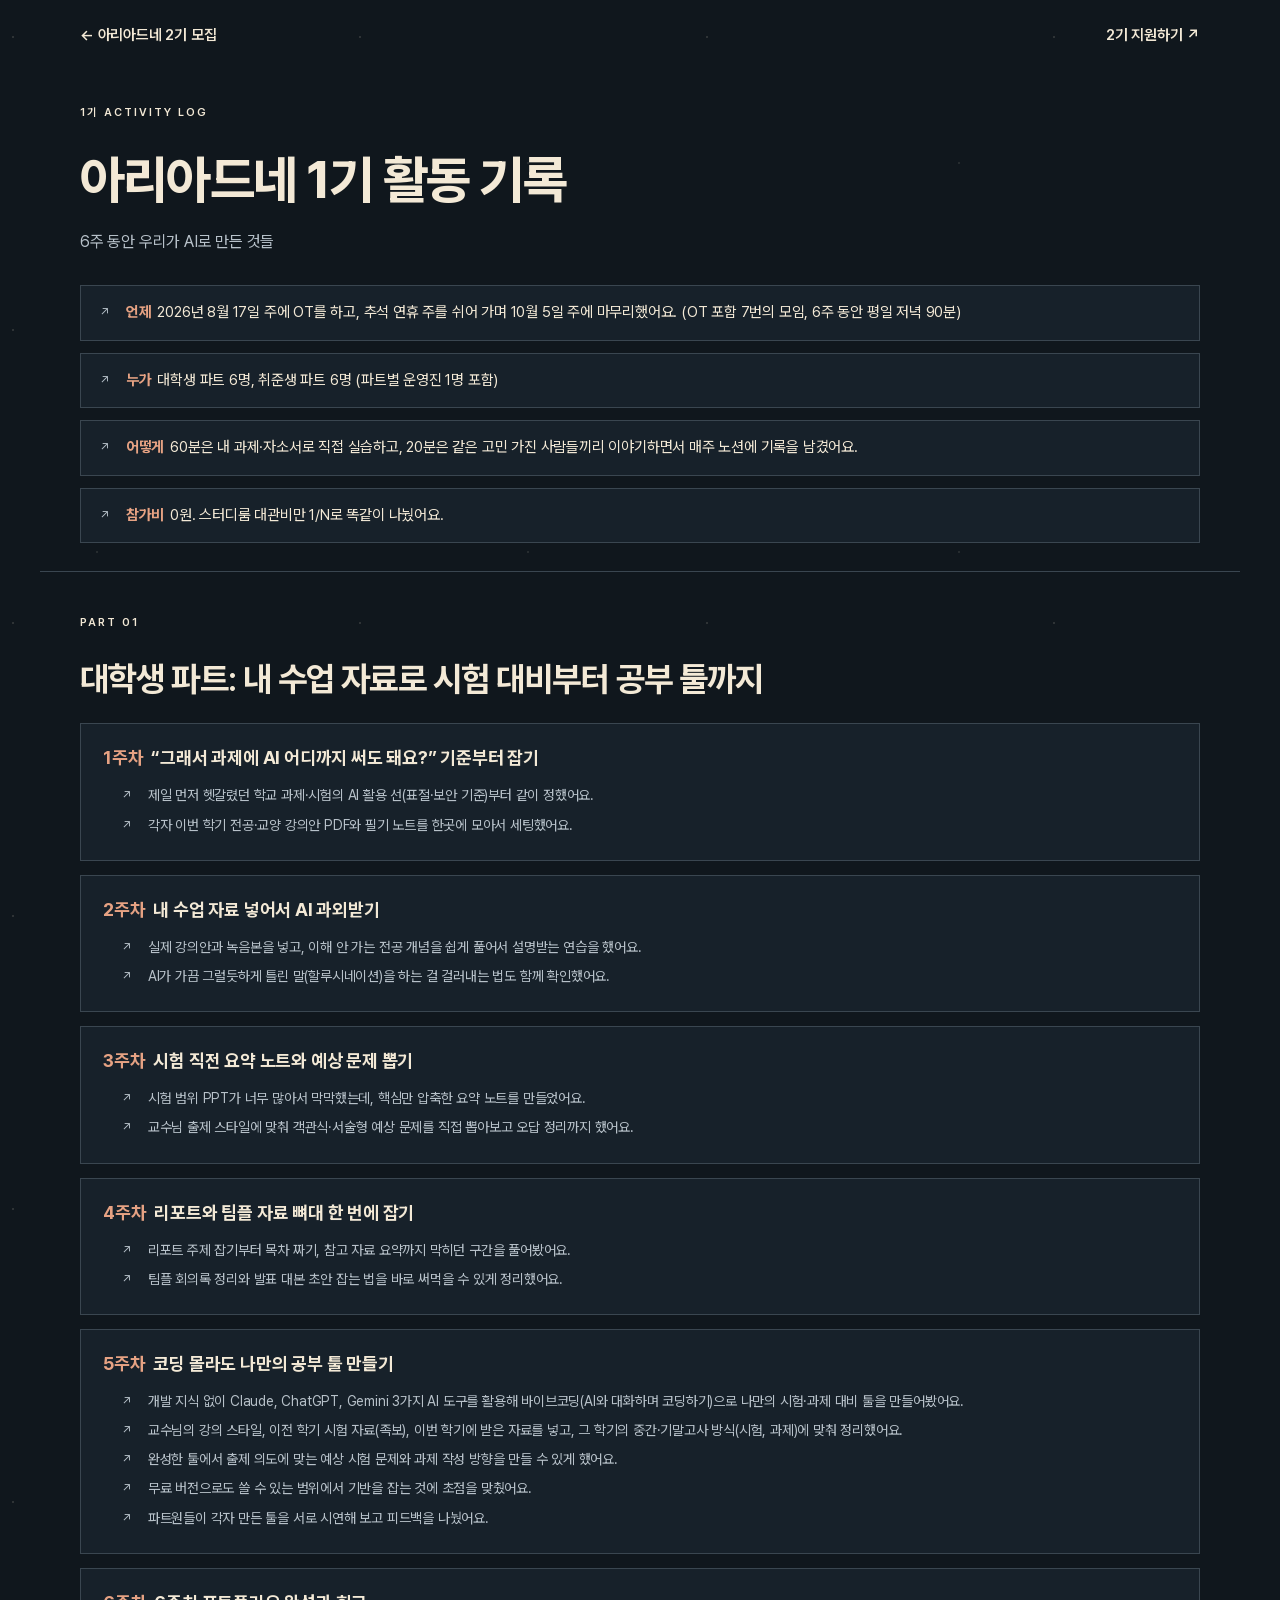
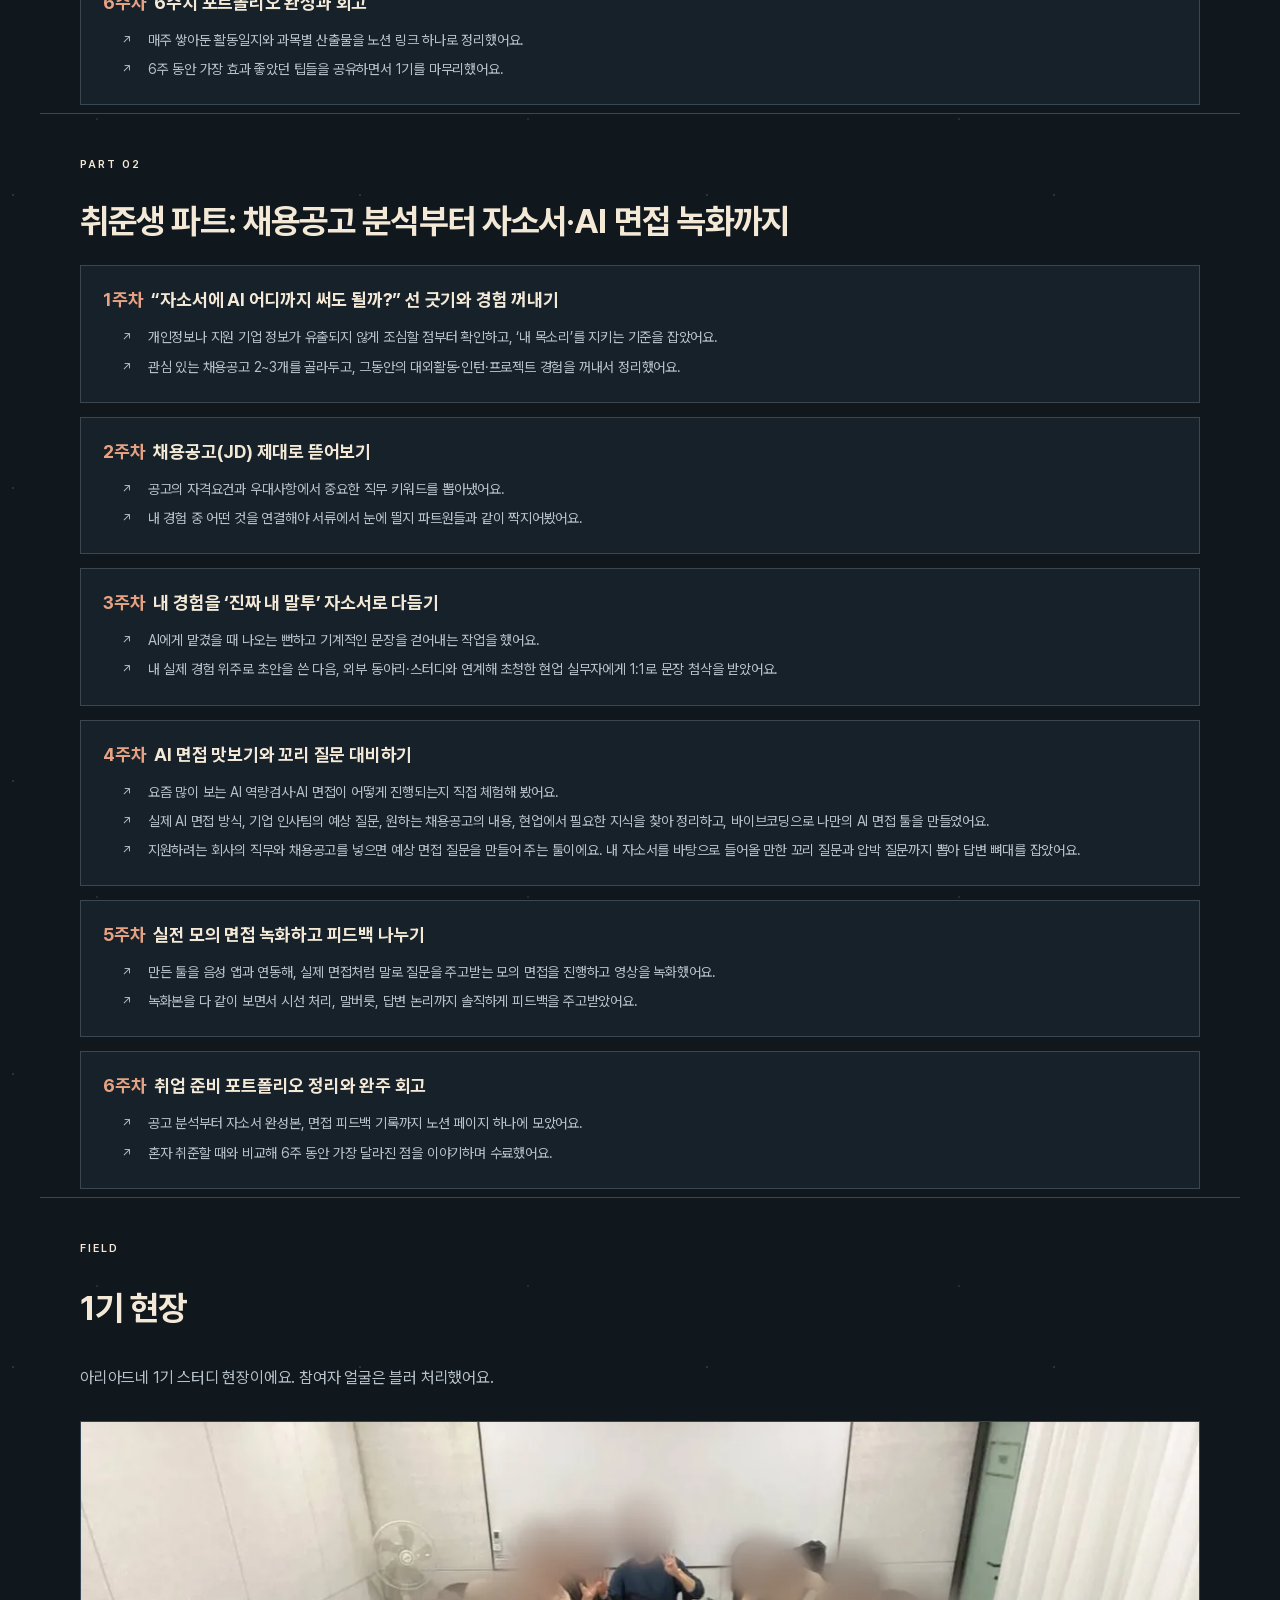
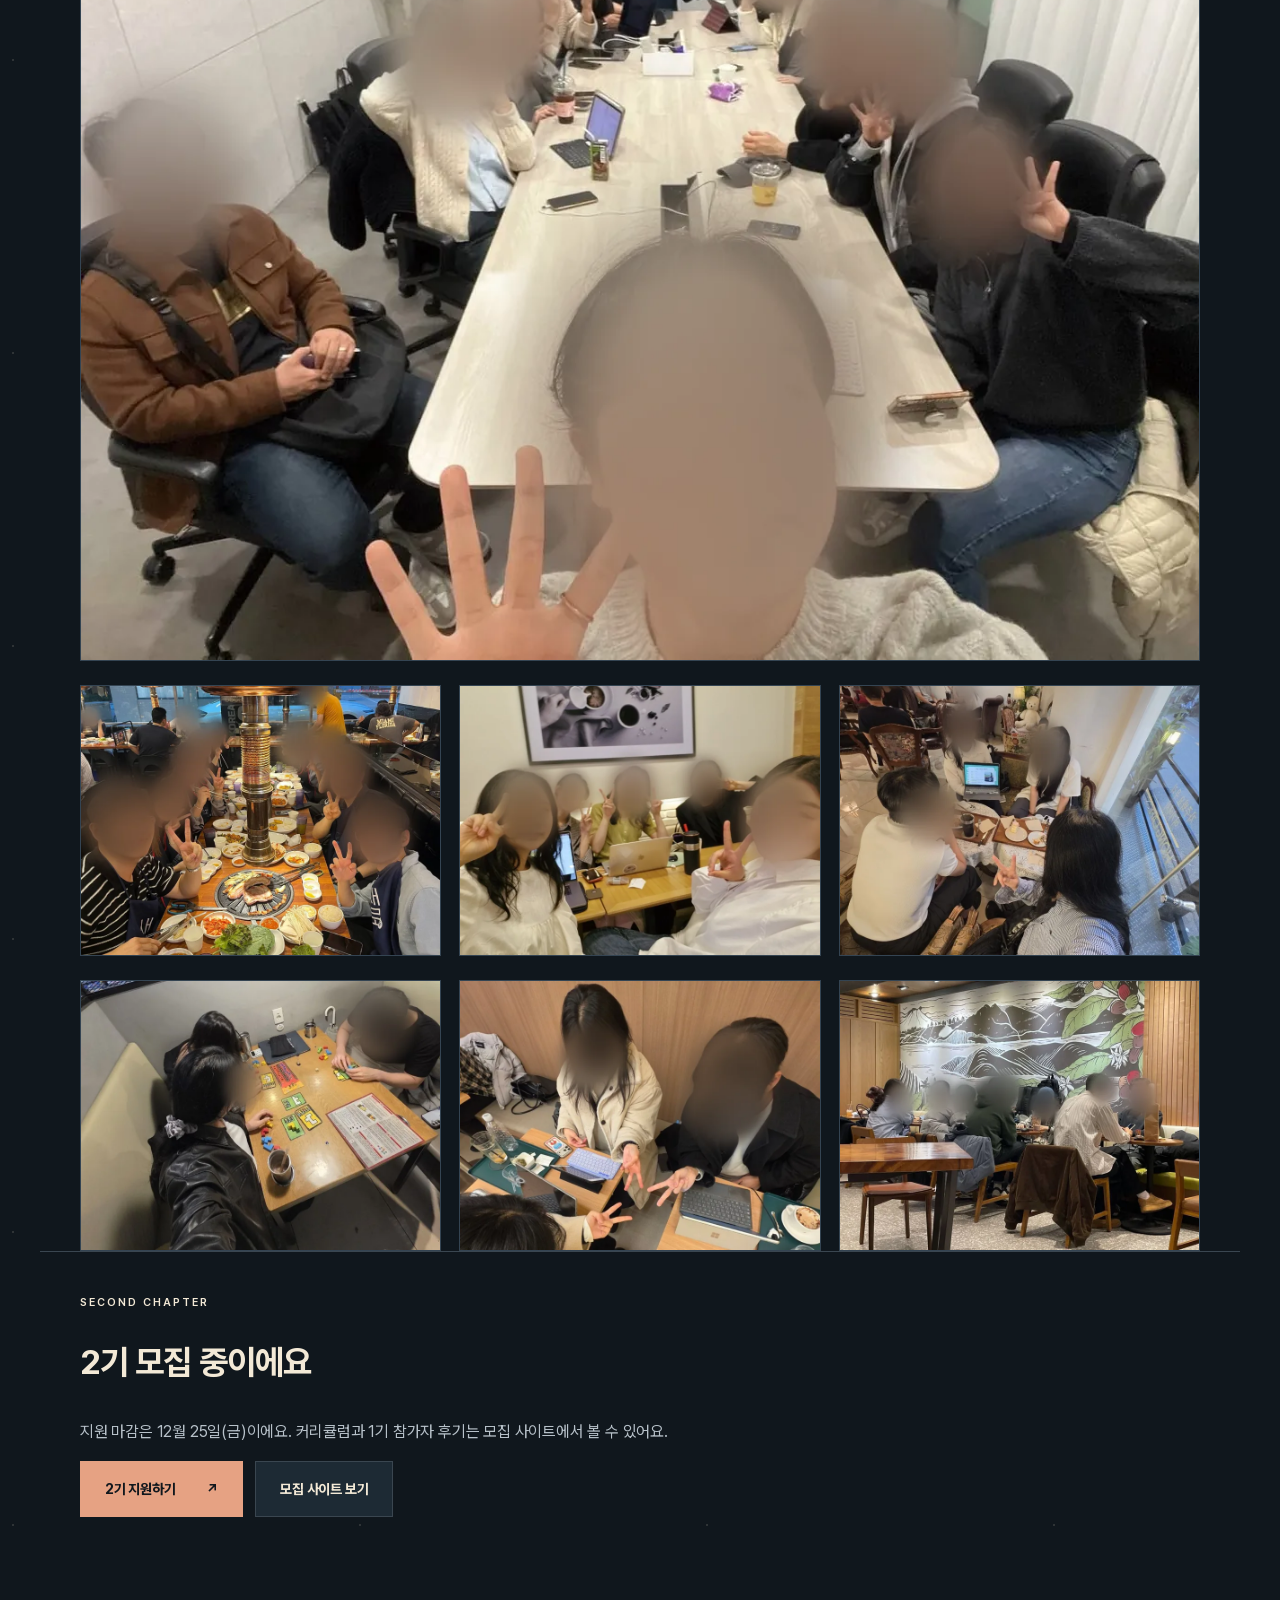
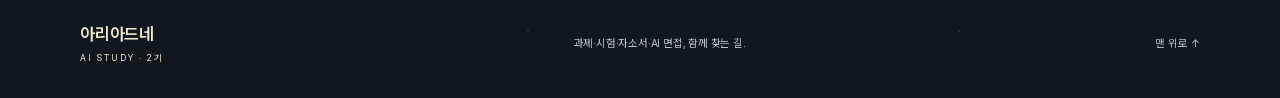
==== activity.html @ ce34308e "Add files via upload" ====
<!doctype html>
<html lang="ko">
<head>
<meta charset="utf-8">
<meta name="viewport" content="width=device-width, initial-scale=1">
<title>아리아드네 1기 활동 기록</title>
<meta name="description" content="아리아드네 1기가 6주 동안 AI로 만든 것들. 대학생·취준생 파트별 주차 활동을 정리했어요.">
<meta property="og:title" content="아리아드네 1기 활동 기록">
<meta property="og:description" content="6주 동안 우리가 AI로 만든 것들">
<meta property="og:type" content="website">
<meta property="og:url" content="https://ariadne-study.vercel.app/activity.html">
<meta property="og:image" content="https://ariadne-study.vercel.app/assets/ariadne-stars-og.png">
<link rel="icon" href="assets/constellation.svg">
<link rel="preload" href="fonts/PretendardVariable.woff2" as="font" type="font/woff2" crossorigin>
<link rel="stylesheet" href="style.css">
<link rel="stylesheet" href="night.css">
<link rel="stylesheet" href="activity.css">
</head>
<body>
<div class="wrap act-top"><a href="index.html">← 아리아드네 2기 모집</a><a href="https://smore.im/form/TpQe4mgxaH" target="_blank" rel="noopener noreferrer">2기 지원하기 ↗</a></div>
<main>
<section class="wrap act-hero">
  <p class="section-index">1기 ACTIVITY LOG</p>
  <h1>아리아드네 1기 활동 기록</h1>
  <p class="body-copy">6주 동안 우리가 AI로 만든 것들</p>
  <ul class="act-facts">
    <li><b>언제</b>2026년 8월 17일 주에 OT를 하고, 추석 연휴 주를 쉬어 가며 10월 5일 주에 마무리했어요. (OT 포함 7번의 모임, 6주 동안 평일 저녁 90분)</li>
    <li><b>누가</b>대학생 파트 6명, 취준생 파트 6명 (파트별 운영진 1명 포함)</li>
    <li><b>어떻게</b>60분은 내 과제·자소서로 직접 실습하고, 20분은 같은 고민 가진 사람들끼리 이야기하면서 매주 노션에 기록을 남겼어요.</li>
    <li><b>참가비</b>0원. 스터디룸 대관비만 1/N로 똑같이 나눴어요.</li>
  </ul>
</section>

<section class="wrap act-part" id="univ">
  <p class="section-index">PART 01</p>
  <h2>대학생 파트: 내 수업 자료로 시험 대비부터 공부 툴까지</h2>
  <div class="act-weeks">
    <article class="act-week"><h3><span>1주차</span>“그래서 과제에 AI 어디까지 써도 돼요?” 기준부터 잡기</h3><ul><li>제일 먼저 헷갈렸던 학교 과제·시험의 AI 활용 선(표절·보안 기준)부터 같이 정했어요.</li><li>각자 이번 학기 전공·교양 강의안 PDF와 필기 노트를 한곳에 모아서 세팅했어요.</li></ul></article>
    <article class="act-week"><h3><span>2주차</span>내 수업 자료 넣어서 AI 과외받기</h3><ul><li>실제 강의안과 녹음본을 넣고, 이해 안 가는 전공 개념을 쉽게 풀어서 설명받는 연습을 했어요.</li><li>AI가 가끔 그럴듯하게 틀린 말(할루시네이션)을 하는 걸 걸러내는 법도 함께 확인했어요.</li></ul></article>
    <article class="act-week"><h3><span>3주차</span>시험 직전 요약 노트와 예상 문제 뽑기</h3><ul><li>시험 범위 PPT가 너무 많아서 막막했는데, 핵심만 압축한 요약 노트를 만들었어요.</li><li>교수님 출제 스타일에 맞춰 객관식·서술형 예상 문제를 직접 뽑아보고 오답 정리까지 했어요.</li></ul></article>
    <article class="act-week"><h3><span>4주차</span>리포트와 팀플 자료 뼈대 한 번에 잡기</h3><ul><li>리포트 주제 잡기부터 목차 짜기, 참고 자료 요약까지 막히던 구간을 풀어봤어요.</li><li>팀플 회의록 정리와 발표 대본 초안 잡는 법을 바로 써먹을 수 있게 정리했어요.</li></ul></article>
    <article class="act-week"><h3><span>5주차</span>코딩 몰라도 나만의 공부 툴 만들기</h3><ul><li>개발 지식 없이 Claude, ChatGPT, Gemini 3가지 AI 도구를 활용해 바이브코딩(AI와 대화하며 코딩하기)으로 나만의 시험·과제 대비 툴을 만들어봤어요.</li><li>교수님의 강의 스타일, 이전 학기 시험 자료(족보), 이번 학기에 받은 자료를 넣고, 그 학기의 중간·기말고사 방식(시험, 과제)에 맞춰 정리했어요.</li><li>완성한 툴에서 출제 의도에 맞는 예상 시험 문제와 과제 작성 방향을 만들 수 있게 했어요.</li><li>무료 버전으로도 쓸 수 있는 범위에서 기반을 잡는 것에 초점을 맞췄어요.</li><li>파트원들이 각자 만든 툴을 서로 시연해 보고 피드백을 나눴어요.</li></ul></article>
    <article class="act-week"><h3><span>6주차</span>6주치 포트폴리오 완성과 회고</h3><ul><li>매주 쌓아둔 활동일지와 과목별 산출물을 노션 링크 하나로 정리했어요.</li><li>6주 동안 가장 효과 좋았던 팁들을 공유하면서 1기를 마무리했어요.</li></ul></article>
  </div>
</section>

<section class="wrap act-part" id="job">
  <p class="section-index">PART 02</p>
  <h2>취준생 파트: 채용공고 분석부터 자소서·AI 면접 녹화까지</h2>
  <div class="act-weeks">
    <article class="act-week"><h3><span>1주차</span>“자소서에 AI 어디까지 써도 될까?” 선 긋기와 경험 꺼내기</h3><ul><li>개인정보나 지원 기업 정보가 유출되지 않게 조심할 점부터 확인하고, ‘내 목소리’를 지키는 기준을 잡았어요.</li><li>관심 있는 채용공고 2~3개를 골라두고, 그동안의 대외활동·인턴·프로젝트 경험을 꺼내서 정리했어요.</li></ul></article>
    <article class="act-week"><h3><span>2주차</span>채용공고(JD) 제대로 뜯어보기</h3><ul><li>공고의 자격요건과 우대사항에서 중요한 직무 키워드를 뽑아냈어요.</li><li>내 경험 중 어떤 것을 연결해야 서류에서 눈에 띌지 파트원들과 같이 짝지어봤어요.</li></ul></article>
    <article class="act-week"><h3><span>3주차</span>내 경험을 ‘진짜 내 말투’ 자소서로 다듬기</h3><ul><li>AI에게 맡겼을 때 나오는 뻔하고 기계적인 문장을 걷어내는 작업을 했어요.</li><li>내 실제 경험 위주로 초안을 쓴 다음, 외부 동아리·스터디와 연계해 초청한 현업 실무자에게 1:1로 문장 첨삭을 받았어요.</li></ul></article>
    <article class="act-week"><h3><span>4주차</span>AI 면접 맛보기와 꼬리 질문 대비하기</h3><ul><li>요즘 많이 보는 AI 역량검사·AI 면접이 어떻게 진행되는지 직접 체험해 봤어요.</li><li>실제 AI 면접 방식, 기업 인사팀의 예상 질문, 원하는 채용공고의 내용, 현업에서 필요한 지식을 찾아 정리하고, 바이브코딩으로 나만의 AI 면접 툴을 만들었어요.</li><li>지원하려는 회사의 직무와 채용공고를 넣으면 예상 면접 질문을 만들어 주는 툴이에요. 내 자소서를 바탕으로 들어올 만한 꼬리 질문과 압박 질문까지 뽑아 답변 뼈대를 잡았어요.</li></ul></article>
    <article class="act-week"><h3><span>5주차</span>실전 모의 면접 녹화하고 피드백 나누기</h3><ul><li>만든 툴을 음성 앱과 연동해, 실제 면접처럼 말로 질문을 주고받는 모의 면접을 진행하고 영상을 녹화했어요.</li><li>녹화본을 다 같이 보면서 시선 처리, 말버릇, 답변 논리까지 솔직하게 피드백을 주고받았어요.</li></ul></article>
    <article class="act-week"><h3><span>6주차</span>취업 준비 포트폴리오 정리와 완주 회고</h3><ul><li>공고 분석부터 자소서 완성본, 면접 피드백 기록까지 노션 페이지 하나에 모았어요.</li><li>혼자 취준할 때와 비교해 6주 동안 가장 달라진 점을 이야기하며 수료했어요.</li></ul></article>
  </div>
</section>

<section class="wrap act-photos" id="photos">
  <p class="section-index">FIELD</p>
  <h2>1기 현장</h2>
  <p class="body-copy" style="margin:12px 0 28px">아리아드네 1기 스터디 현장이에요. 참여자 얼굴은 블러 처리했어요.</p>
  <div class="field-gallery">
    <figure><img src="assets/field/activity_01.webp" width="1200" height="900" decoding="async" alt="아리아드네 1기 스터디 현장 사진"></figure>
    <figure><img src="assets/field/activity_03.webp" width="800" height="600" loading="lazy" decoding="async" alt="아리아드네 1기 스터디 현장 사진"></figure>
    <figure><img src="assets/field/activity_04.webp" width="800" height="600" loading="lazy" decoding="async" alt="아리아드네 1기 스터디 현장 사진"></figure>
    <figure><img src="assets/field/activity_05.webp" width="800" height="600" loading="lazy" decoding="async" alt="아리아드네 1기 스터디 현장 사진"></figure>
    <figure><img src="assets/field/activity_06.webp" width="800" height="600" loading="lazy" decoding="async" alt="아리아드네 1기 스터디 현장 사진"></figure>
    <figure><img src="assets/field/activity_07.webp" width="800" height="600" loading="lazy" decoding="async" alt="아리아드네 1기 스터디 현장 사진"></figure>
    <figure><img src="assets/field/activity_08.webp" width="800" height="600" loading="lazy" decoding="async" alt="아리아드네 1기 스터디 현장 사진"></figure>
  </div>
</section>

<section class="wrap act-cta">
  <p class="section-index">SECOND CHAPTER</p>
  <h2>2기 모집 중이에요</h2>
  <p class="body-copy" style="margin:12px 0 0">지원 마감은 12월 25일(금)이에요. 커리큘럼과 1기 참가자 후기는 모집 사이트에서 볼 수 있어요.</p>
  <a class="button" href="https://smore.im/form/TpQe4mgxaH" target="_blank" rel="noopener noreferrer">2기 지원하기 <span>↗</span></a>
  <a class="button light" href="index.html" style="margin-left:8px">모집 사이트 보기</a>
</section>
</main>
<footer class="wrap"><a class="footer-brand" href="index.html">아리아드네 <span>AI STUDY · 2기</span></a><p>과제·시험·자소서·AI 면접, 함께 찾는 길.</p><a href="#">맨 위로 ↑</a></footer>
</body>
</html>
---- style.css ----
@font-face{font-family:'Pretendard';font-style:normal;font-weight:100 900;font-display:swap;src:url('./fonts/PretendardVariable.woff2') format('woff2')}
:root{--paper:#f4f1e8;--ink:#272f29;--muted:#6c7067;--line:#d4d5c9;--accent:#b34e35;--green:#e5e9dc}*{box-sizing:border-box}html{scroll-behavior:smooth;scroll-padding-top:100px}body{margin:0;background:var(--paper);color:var(--ink);font-family:'Pretendard','Apple SD Gothic Neo','Malgun Gothic',sans-serif;word-break:keep-all;-webkit-font-smoothing:antialiased}a{color:inherit;text-decoration:none}button{font:inherit;cursor:pointer}a:focus-visible,button:focus-visible{outline:3px solid var(--accent);outline-offset:6px}::selection{background:#e6c5af}.wrap{max-width:1200px;margin:auto;padding-left:40px;padding-right:40px}header{height:100px;max-width:1360px;padding:0 48px;margin:auto;display:flex;align-items:center;justify-content:space-between;border-bottom:1px solid var(--line)}.brand{display:flex;gap:10px;align-items:center;font-size:20px;font-weight:700}.brand svg{width:34px;stroke:var(--accent);fill:none;stroke-width:2}.brand small{display:block;font-size:9px;letter-spacing:2px;margin-top:5px;font-weight:400}nav{display:flex;gap:34px;font-size:13px}nav a:hover,.text-link:hover{color:var(--accent)}.header-apply{font-size:13px;border-bottom:1px solid var(--ink);padding:10px 0}.header-apply span{margin-left:24px}.hero{min-height:710px;display:grid;grid-template-columns:1.12fr 1fr;gap:36px;align-items:center;padding-top:80px;padding-bottom:70px}.eyebrow,.section-index{font-size:11px;letter-spacing:2px;font-weight:600;margin:0 0 28px}.hero .eyebrow{letter-spacing:1px;font-size:13px}.dot{display:inline-block;width:6px;height:6px;background:var(--accent);border-radius:50%;margin-right:8px}h1{font-size:52px;line-height:1.35;letter-spacing:-1.8px;font-weight:750;margin:0 0 28px}em{font-style:normal;color:var(--accent)}.hero-sub{font-size:18px;line-height:1.8;color:var(--muted)}.hero-actions{display:flex;flex-direction:column;align-items:flex-start;gap:23px;margin-top:32px}.button{display:inline-flex;gap:30px;align-items:center;justify-content:space-between;background:var(--accent);color:#fff;padding:19px 24px;border:1px solid transparent;font-size:14px;transition:background .2s,transform .2s}.button:hover{background:#943e2a;transform:translateY(-2px)}.text-link{font-size:13px}.text-link span{padding-left:12px}.hero-note{font-size:11px;color:var(--muted);margin-top:26px}.hero-art{position:relative;padding-top:15px}.art-caption{display:flex;flex-direction:column;gap:9px;font-size:10px;letter-spacing:2px;margin-bottom:28px}.art-caption span{color:var(--muted);font-size:8px}.hero-art svg{width:100%;overflow:visible}.thread{stroke:var(--accent);stroke-width:3;stroke-linecap:round;stroke-linejoin:round}.thread-shadow{stroke:#d5c5b3;stroke-width:7;opacity:.4;transform:translateY(3px)}.art-label{display:block;text-align:right;font-size:11px;color:var(--muted);margin-top:20px}.facts{display:grid;grid-template-columns:1fr 1fr 1.2fr 1fr;padding-top:28px;padding-bottom:28px;border-top:1px solid var(--line);border-bottom:1px solid var(--line)}.facts>div{padding:0 20px;border-left:1px solid var(--line)}.facts>div:first-child{padding-left:0;border:0}.facts span,.facts small{display:block;font-size:11px;color:var(--muted)}.facts strong{display:block;font-size:13px;line-height:1.7;margin:10px 0 5px;font-weight:500}.section{padding-top:108px;padding-bottom:108px}h2{font-size:34px;line-height:1.5;letter-spacing:-.9px;font-weight:700;margin:0 0 28px}.accent{color:var(--accent)}.body-copy{font-size:16px;line-height:1.95;color:var(--muted);max-width:650px}.story{display:grid;grid-template-columns:1fr 2fr;gap:40px}.story .section-index{padding-top:14px}.empathy{background:#eaeade}.empathy h2{margin-bottom:42px}.worries{display:grid;grid-template-columns:repeat(3,1fr);gap:30px}.worries p{margin:0;padding-top:20px;border-top:1px solid #c5c9bb;font-size:19px;line-height:1.8;letter-spacing:-.6px}.worries span{display:block;font-size:11px;color:var(--accent);margin-bottom:22px}.bridge{display:flex;justify-content:space-between;margin:50px 0 0;font-size:14px}.bridge span{color:var(--accent);font-size:26px}.connected{position:relative}.connected:before{content:'';position:absolute;top:0;left:40px;height:58px;width:1px;background:var(--accent)}.section-heading{display:flex;justify-content:space-between;gap:40px;align-items:end;margin-bottom:40px}.section-heading h2{margin-bottom:0}.section-heading>p{font-size:14px;line-height:1.9;color:var(--muted)}.part-grid{display:grid;grid-template-columns:1fr 1fr;gap:24px}.part{padding:34px 38px;background:var(--green)}.career{background:#eee3d6}.part-top{display:flex;justify-content:space-between;align-items:center;font-size:11px;letter-spacing:1px}.part-top b{border:1px solid #b4b9aa;border-radius:50%;width:36px;height:36px;display:grid;place-items:center;font-weight:400;letter-spacing:0}.part h3{font-size:26px;font-weight:700;letter-spacing:-.6px;margin:20px 0}.part svg{width:100%;height:78px;fill:var(--accent);stroke:var(--accent);stroke-width:1.5}.student svg{stroke:#6d7e61;fill:#6d7e61}.part svg path{fill:none}ul{list-style:none;padding:0;margin:25px 0 0}li{border-top:1px solid #c9cdbf;padding:16px 0;font-size:14px}li:before{content:'↗';margin-right:16px;font-size:12px;color:var(--muted)}.career li{border-color:#d6c9b9}.shared{display:flex;align-items:center;gap:25px;padding:28px 0;border-bottom:1px solid var(--line)}.shared p{font-size:14px;line-height:1.9;margin:0}.knot{font-size:36px;color:var(--accent)}#how{padding-top:70px}.weekly{display:grid;grid-template-columns:1fr 70px 1fr;align-items:center;border-top:1px solid var(--line);border-bottom:1px solid var(--line);padding:40px 0}.weekly>div>span{font-size:10px;letter-spacing:2px;color:var(--muted)}.weekly h3{font-size:21px;font-weight:400;margin:16px 0 0}.weekly b{font-family:inherit;font-weight:700;font-size:70px;letter-spacing:-4px;margin-right:10px}.flow-arrow{font-size:30px;color:var(--accent)}.schedule-note{font-size:12px;color:var(--muted);display:flex;justify-content:space-between;gap:15px}.record{background:#2f3a30;color:var(--paper)}.record-grid{display:grid;grid-template-columns:1.2fr 1fr;align-items:center;gap:80px}.record .body-copy{color:#c5cbbf}.record .section-index{color:#bac5ae}.record em{color:#dfbba1}.light{background:var(--paper);color:var(--ink);margin-top:20px}.light:hover{background:#dedbcf}.link-note{font-size:11px;color:var(--muted);margin-top:15px}.record .link-note{color:#bbc4b5}.record-art{padding:25px 12px 10px 35px;border-left:1px solid #a5b49a}.record-lines{border:1px solid #879780;padding:38px 30px;transform:rotate(-5deg);background:#354233}.record-lines span{display:block;font-size:17px;margin-bottom:30px}.record-lines span:last-child{font-size:11px;color:#bdc7b7;margin:40px 0 0}.record-lines i{display:block;height:1px;background:#7f9076;margin:21px 0}.record-lines i:nth-child(3){width:70%}.record-tag{margin-top:34px;text-align:right;font-size:12px}.team{display:grid;grid-template-columns:1fr 1.3fr;gap:60px}.team-lead{font-size:22px;line-height:1.8;letter-spacing:-.6px;margin:0}.team-lead strong{font-weight:500;color:var(--accent)}.team-ratio{display:flex;justify-content:space-between;align-items:center;gap:15px;border-top:1px solid var(--line);padding-top:25px;margin-top:30px;font-size:12px}.team-ratio b{font-size:42px;font-weight:700;padding-left:10px}.final-cta{position:relative;text-align:center;background:#eae5d9;padding:85px 24px 70px;overflow:hidden}.final-cta:before,.final-cta:after{content:'';width:230px;height:330px;position:absolute;border:1px solid #c8c5b6;border-radius:110px;top:80px;pointer-events:none}.final-cta:before{left:-140px;box-shadow:0 0 0 25px #eae5d9,0 0 0 26px #c8c5b6,0 0 0 50px #eae5d9,0 0 0 51px #c8c5b6}.final-cta:after{right:-140px;box-shadow:0 0 0 25px #eae5d9,0 0 0 26px #c8c5b6}.final-cta h2{font-size:40px}.final-cta p:not(.eyebrow):not(.link-note){font-size:14px;line-height:1.9;color:var(--muted)}.final-cta .button{margin-top:22px}.closing-info{display:flex;justify-content:center;gap:25px;margin-top:27px;font-size:12px;color:var(--muted)}.closing-info strong{font-weight:500;color:var(--ink);margin-left:8px}footer{padding-top:35px!important;padding-bottom:35px!important;display:flex;justify-content:space-between;align-items:center;gap:20px;font-size:11px;color:var(--muted)}.footer-brand{font-size:17px;font-weight:600;color:var(--ink)}.footer-brand span{font-size:9px;display:block;letter-spacing:2px;margin-top:8px;font-weight:400}dialog{max-width:440px;width:calc(100% - 40px);padding:36px;background:var(--paper);color:var(--ink);border:1px solid var(--line)}dialog::backdrop{background:#18211980}dialog h2{font-size:25px}dialog p:not(.eyebrow){line-height:1.8;font-size:14px;color:var(--muted)}#close-notice{position:absolute;right:13px;top:10px;border:0;background:none;font-size:26px}#notice-ok{margin-top:15px}.skip{position:absolute;top:-80px}.skip:focus{top:10px;left:10px;background:white;padding:20px;z-index:5}
@media(min-width:1500px){.hero{min-height:760px}}@media(max-width:1000px){h1{font-size:43px}.wrap{padding-left:30px;padding-right:30px}.hero{gap:25px}.facts{grid-template-columns:1fr 1fr;gap:25px}.facts>div:nth-child(3){border:0;padding-left:0}.record-grid{gap:40px}.connected:before{left:30px}nav{gap:18px}.team{gap:35px}}@media(max-width:700px){header{height:78px;padding:0 22px}.brand{font-size:17px}.brand svg{width:28px}nav{display:none}.header-apply{font-size:11px}.header-apply span{margin-left:10px}.wrap{padding-left:24px;padding-right:24px}.hero{grid-template-columns:1fr;padding-top:48px;padding-bottom:40px;gap:32px}.hero .eyebrow{font-size:11px;margin-bottom:25px}h1{font-size:39px;letter-spacing:-1.2px;line-height:1.4;margin-bottom:20px}.hero-sub{font-size:16px}.hero-actions{gap:22px;margin-top:26px}.button{padding:18px 20px;font-size:13px}.hero-note{margin-top:20px}.hero-art{max-width:360px;width:100%;margin:auto;padding:16px 18px 0}.art-caption{font-size:9px;margin-bottom:10px}.art-caption span{font-size:7px}.hero-art svg{max-height:320px}.art-label{margin-top:12px;font-size:10px}.facts{gap:24px 12px;padding-top:26px;padding-bottom:26px}.facts>div{padding:0 0 0 12px}.facts strong{font-size:12px}.facts span,.facts small{font-size:10px}.section{padding-top:70px;padding-bottom:70px}.story{grid-template-columns:1fr;gap:5px}.section-index{font-size:10px;margin-bottom:24px}.story .section-index{padding-top:0}h2{font-size:27px;letter-spacing:-.7px;line-height:1.5}.body-copy{font-size:14px;line-height:1.95}.worries{grid-template-columns:1fr;gap:26px}.worries p{font-size:18px;display:grid;grid-template-columns:30px 1fr;gap:14px}.worries span{margin:3px 0 0}.bridge{font-size:12px;gap:20px;align-items:center;margin-top:35px;line-height:1.7}.section-heading{display:block;margin-bottom:30px}.section-heading>p{margin-top:20px;font-size:13px}.part-grid{grid-template-columns:1fr;gap:18px}.part{padding:28px}.part h3{font-size:24px}.part-top{font-size:10px}.part svg{height:65px}li{font-size:13px;padding:15px 0}.shared{gap:17px;align-items:start}.shared p{font-size:12px}.knot{font-size:28px}.connected:before{left:24px;height:32px}.weekly{grid-template-columns:1fr;gap:22px;padding:30px 0}.weekly h3{font-size:19px;margin-top:8px}.weekly b{font-size:59px}.flow-arrow{transform:rotate(90deg);width:30px}.schedule-note{flex-direction:column;gap:9px;font-size:11px}.record-grid{grid-template-columns:1fr;gap:35px}.record h2{font-size:27px}.record-art{max-width:330px;margin:10px auto 0;width:100%;padding-left:24px}.record-lines{padding:30px}.team{grid-template-columns:1fr;gap:8px}.team-lead{font-size:19px}.team-ratio{font-size:11px}.team-ratio b{font-size:36px;padding-left:5px}.final-cta{padding:65px 0 55px}.final-cta .wrap{position:relative;z-index:1}.final-cta h2{font-size:31px}.final-cta .eyebrow{font-size:10px}.final-cta:before{left:-195px}.final-cta:after{right:-195px}.final-cta p:not(.eyebrow):not(.link-note){font-size:13px}.closing-info{gap:20px;font-size:11px}footer{flex-wrap:wrap;gap:15px}footer p{order:3;width:100%;font-size:10px;margin:0}footer>a:last-child{margin-left:auto}}@media(prefers-reduced-motion:reduce){html{scroll-behavior:auto}*{transition:none!important}}

/* Clear, substantial Korean typography inspired by the supplied reference. */
body{font-weight:400;letter-spacing:-.2px}.brand{font-weight:750}nav,.header-apply,.text-link{font-weight:600}.hero-sub{font-weight:450}.button{font-weight:650}.facts strong{font-weight:600}.part-top{font-weight:600}.worries p{font-weight:550}.weekly h3{font-weight:600}.shared strong{font-weight:700}.team-lead{font-weight:500}.team-lead strong{font-weight:750}.body-copy{font-weight:400}.record-lines span{font-weight:600}.weekly b{letter-spacing:-2px}
---- night.css ----
:root{--paper:#10171d;--ink:#f3e9d6;--muted:#b7c1c9;--line:#3a4650;--accent:#e6a283;--thread:#d98e6d;--green:#1a252e;--surface:#17212a;--surface-raised:#1d2a34;--button-text:#10171d;--star:#f3e9d6;--line-constellation:rgba(182,198,204,.3)}
html{color-scheme:dark}body{background-color:var(--paper);background-image:radial-gradient(circle at 13px 37px,rgba(243,233,214,.16) .65px,transparent 1px),radial-gradient(circle at 97px 163px,rgba(243,233,214,.1) .7px,transparent 1px);background-size:347px 293px,431px 389px}header,footer{position:relative;z-index:2}.brand svg{stroke:var(--thread);stroke-width:1}.brand svg circle{fill:var(--star);stroke:none}main{position:relative;isolation:isolate}main>section,main>.facts{position:relative;z-index:1}#journey{position:absolute;inset:0;pointer-events:none;overflow:visible;z-index:2;width:100%;height:100%}#journey path{fill:none;stroke-linecap:round}#journey-track{stroke:var(--line-constellation);stroke-width:.8}#journey-thread{stroke:var(--thread);stroke-width:1.5}#journey-glow{stroke:var(--thread);stroke-width:2;filter:url(#thread-blur);opacity:.3}.journey-node circle{fill:var(--surface);stroke:var(--muted);stroke-width:1}.journey-node path{stroke:var(--star);opacity:0;stroke-width:1}.journey-node.is-lit circle{fill:var(--star);stroke:var(--thread);filter:drop-shadow(0 0 6px var(--thread))}.journey-node.is-lit path{opacity:.8}.button{color:var(--button-text);background:var(--accent);font-weight:700}.button:hover{background:#f0b99f}.light{background:var(--surface-raised);border-color:var(--line);color:var(--ink)}.light:hover{background:#293944}.header-apply{border-color:var(--line)}.dot{background:var(--thread);box-shadow:0 0 12px #d98e6d66}.hero-art .sky-map{overflow:visible}.constellation-lines{stroke:var(--line-constellation);stroke-width:1}.sky-thread{stroke:var(--thread);stroke-width:1.6}.sky-glow{stroke:var(--thread);stroke-width:2;filter:blur(9px);opacity:.3}.sky-stars{fill:var(--star)}.star-cross{stroke:var(--star);stroke-width:.7;filter:drop-shadow(0 0 6px var(--thread))}.art-caption,.art-caption span,.art-label{color:var(--muted)}.empathy{background:var(--surface)}.worries p{border-color:var(--line)}.connected:before{display:none}.part,.career{background:var(--surface);border:1px solid var(--line)}.part-top b,li,.career li{border-color:var(--line)}.part svg,.student svg{stroke:var(--thread);fill:var(--star)}.record{background:var(--surface)}.record .body-copy,.record .section-index,.record .link-note,.record-lines span:last-child{color:var(--muted)}.record em{color:var(--accent)}.record-art{border-color:var(--line)}.record-lines{background:var(--surface-raised);border-color:var(--line)}.record-lines i{background:var(--line)}.final-cta{background:var(--surface);overflow:visible}.final-cta:before,.final-cta:after{display:none}.arrival-map{width:240px;height:90px;display:block;margin:35px auto 0;fill:var(--star);overflow:visible}.arrival-map path{fill:none;stroke:var(--line-constellation);stroke-width:1}.arrival-map.arrived circle{filter:drop-shadow(0 0 4px var(--thread))}.arrival-map.arrived path{stroke:var(--thread)}dialog{background:var(--surface);color:var(--ink);border-color:var(--line)}.skip:focus{background:var(--surface);color:var(--ink)}::selection{color:var(--paper);background:var(--accent)}
@media(max-width:700px){.wrap{padding-left:42px;padding-right:22px}.hero{padding-left:42px}.hero-art{padding-left:0;padding-right:0}.final-cta .wrap{padding-left:42px}.section-heading{gap:24px}.part{padding:24px}.facts{column-gap:10px}.facts>div{padding-left:10px}.facts>div:nth-child(odd){padding-left:0}h1{font-size:clamp(32px,9.1vw,39px)}.team-ratio{gap:8px}.team-ratio b{font-size:32px}.record-grid{gap:35px}.record-art{max-width:100%;padding-left:20px}.shared{gap:12px}.final-cta{padding-left:0;padding-right:0}.final-cta h2{font-size:29px}.closing-info{gap:13px}.hero-actions .button{gap:15px}.arrival-map{max-width:100%}}
@media(prefers-reduced-motion:reduce){.journey-node,.arrival-map{transition:none!important}}
.record{color:var(--ink)}

.reviews .body-copy { margin: 16px 0 32px; }
.review-grid { display: grid; grid-template-columns: repeat(2, minmax(0, 1fr)); gap: 18px; }
.review { background: var(--surface); border: 1px solid var(--line); padding: 26px; display: flex; flex-direction: column; gap: 14px; }
.review-head { display: flex; flex-direction: column; gap: 6px; }
.review-part { font-size: 13px; letter-spacing: .04em; color: var(--accent); font-weight: 700; }
.review-title { font-size: 14px; color: var(--muted); line-height: 1.5; }
.review-quote { margin: 0; font-size: 19px; line-height: 1.55; font-weight: 700; color: var(--ink); }
.review-body { margin: 0; font-size: 15px; line-height: 1.8; color: var(--muted); }
.review-who { margin: auto 0 0; font-size: 14px; color: var(--ink); }
@media (max-width: 700px) {
  .review-grid { grid-template-columns: minmax(0, 1fr); }
  .review { padding: 22px; }
  .review-quote { font-size: 17px; }
}

.field-notes { border-top: 1px solid var(--line); }
.field-notes .body-copy { margin: 16px 0 32px; }
.field-gallery { display: grid; grid-template-columns: repeat(3, minmax(0, 1fr)); gap: 24px 18px; }
.field-gallery figure { margin: 0; }
.field-gallery figure:first-child, .field-gallery figure.wide { grid-column: 1 / -1; }
.field-gallery figure.wide img { aspect-ratio: 1200 / 554; }
.field-gallery img {
  display: block;
  width: 100%;
  height: auto;
  aspect-ratio: 4 / 3;
  object-fit: cover;
  border: 1px solid rgba(95, 123, 147, .45);
}
.field-gallery figcaption, .field-notice { color: var(--muted); font-size: 14px; line-height: 1.6; }
.field-gallery figcaption { margin-top: 8px; }
.field-notice { margin: 24px 0 0; }
@media (max-width: 700px) {
  .field-gallery { grid-template-columns: repeat(2, minmax(0, 1fr)); gap: 18px 12px; }
}

/* 이야기 아래 일러스트 띠: 가장자리가 배경에 녹아들게 한다 */
.thread-art { margin: -54px auto 0; max-width: 1360px; position: relative; z-index: 0; pointer-events: none; }
.thread-art img {
  display: block; width: 100%; height: auto; aspect-ratio: 1600 / 792; max-height: 560px; object-fit: cover; object-position: 70% center;
  -webkit-mask-image: linear-gradient(to right, transparent 0, #000 16%, #000 84%, transparent 100%), linear-gradient(to bottom, transparent 0, #000 22%, #000 78%, transparent 100%);
  -webkit-mask-composite: source-in;
  mask-image: linear-gradient(to right, transparent 0, #000 16%, #000 84%, transparent 100%), linear-gradient(to bottom, transparent 0, #000 22%, #000 78%, transparent 100%);
  mask-composite: intersect;
}
@media (max-width: 700px) {
  .thread-art { margin-top: -20px; }
  .thread-art img { aspect-ratio: 4 / 3; object-position: 78% center; }
}
---- activity.css ----
.act-top { display: flex; justify-content: space-between; align-items: center; gap: 16px; padding-top: 26px; padding-bottom: 6px; font-size: 15px; }
.act-top a { color: var(--ink); text-decoration: none; font-weight: 600; }
.act-top a:hover { color: var(--accent); }
.act-hero { padding-top: 56px; padding-bottom: 28px; }
.act-hero h1 { margin: 10px 0 14px; line-height: 1.25; }
.act-hero .body-copy { margin: 0; }
.act-facts { list-style: none; margin: 28px 0 0; padding: 0; display: grid; gap: 12px; }
.act-facts li { border: 1px solid var(--line); background: var(--surface); padding: 14px 18px; line-height: 1.7; font-size: 15px; }
.act-facts b { color: var(--accent); margin-right: 6px; }
.act-part { padding-top: 44px; padding-bottom: 8px; border-top: 1px solid var(--line); }
.act-part > h2 { margin: 8px 0 22px; line-height: 1.3; }
.act-weeks { display: grid; gap: 14px; }
.act-week { border: 1px solid var(--line); background: var(--surface); padding: 20px 22px; }
.act-week h3 { margin: 0 0 10px; font-size: 18px; line-height: 1.5; color: var(--ink); }
.act-week h3 span { color: var(--accent); margin-right: 8px; }
.act-week ul { margin: 0; padding-left: 18px; color: var(--muted); font-size: 15px; line-height: 1.8; }
.act-week li { border: 0; padding: 2px 0; }
.act-photos { padding-top: 44px; border-top: 1px solid var(--line); }
.act-cta { padding-top: 44px; padding-bottom: 72px; border-top: 1px solid var(--line); }
.act-cta .button { margin-top: 14px; }
@media (max-width: 700px) {
  .act-hero { padding-top: 36px; }
  .act-week { padding: 18px; }
  .act-week h3 { font-size: 17px; }
}
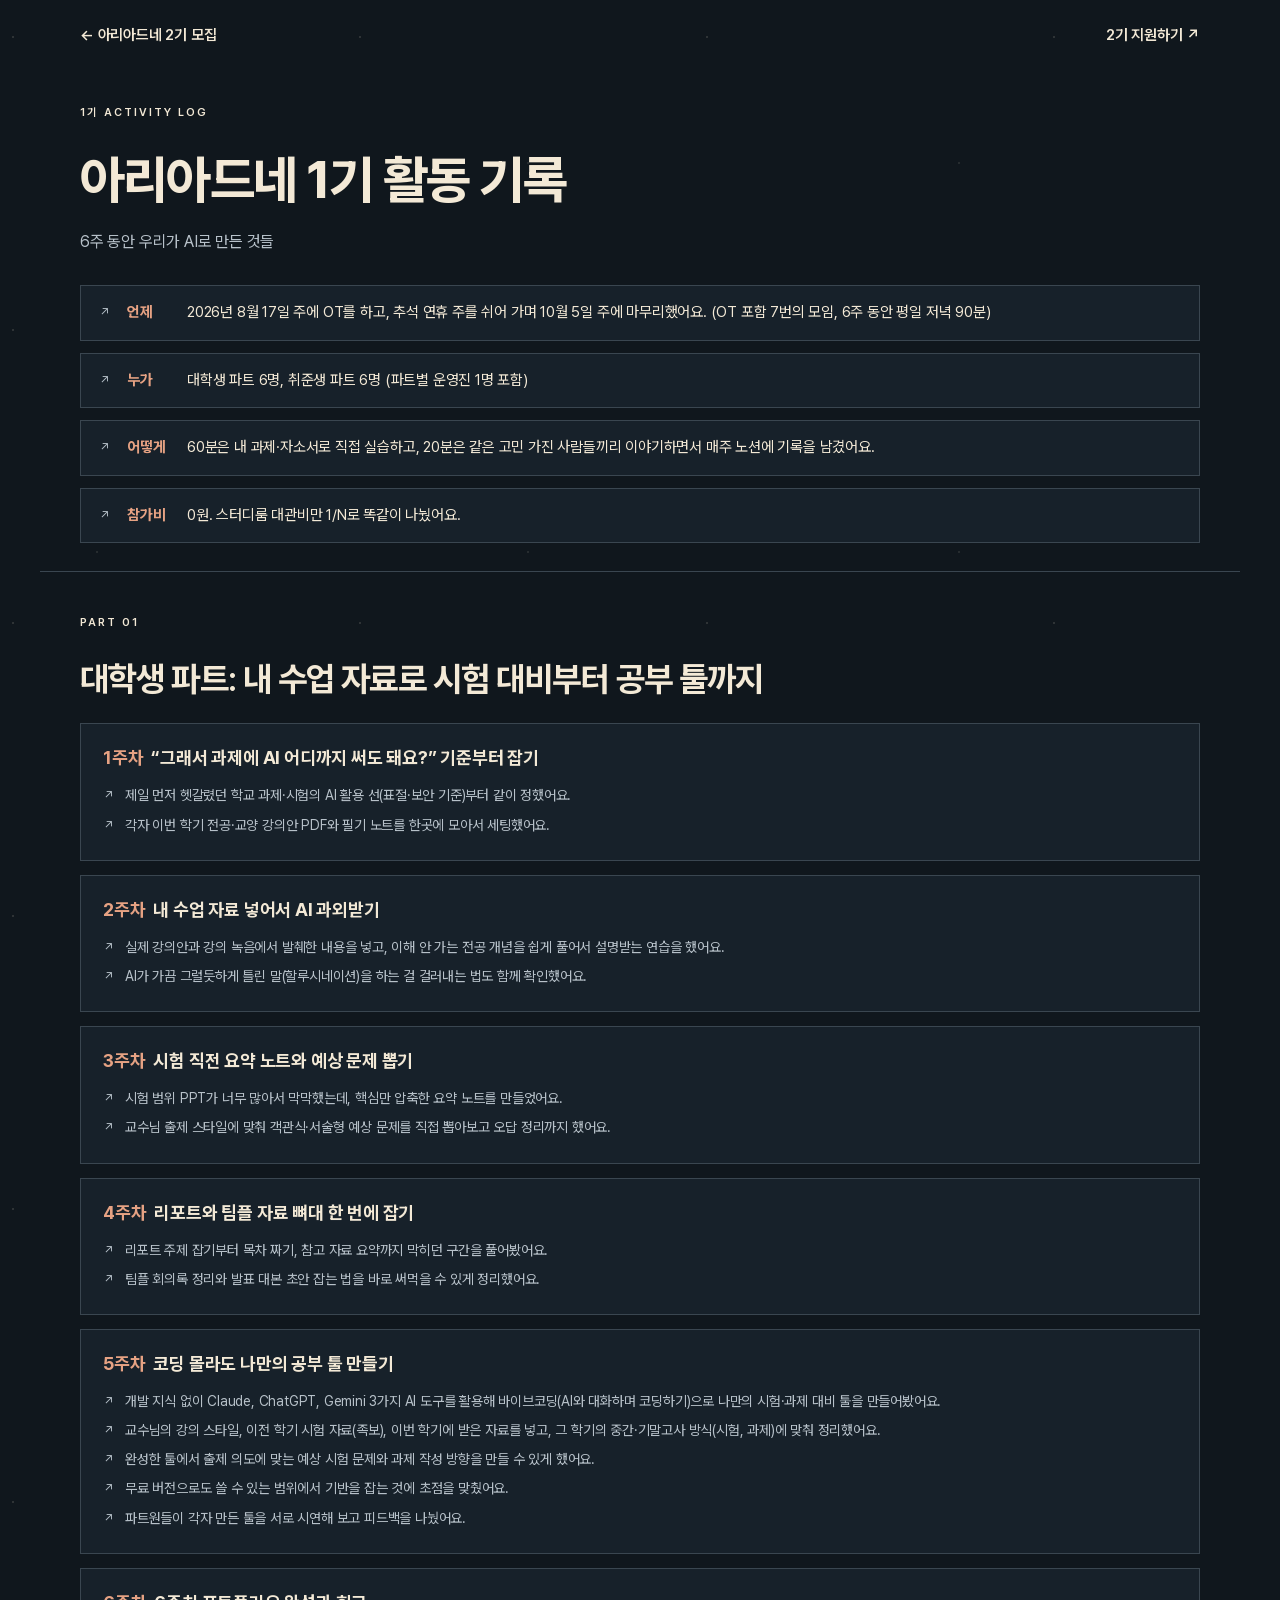
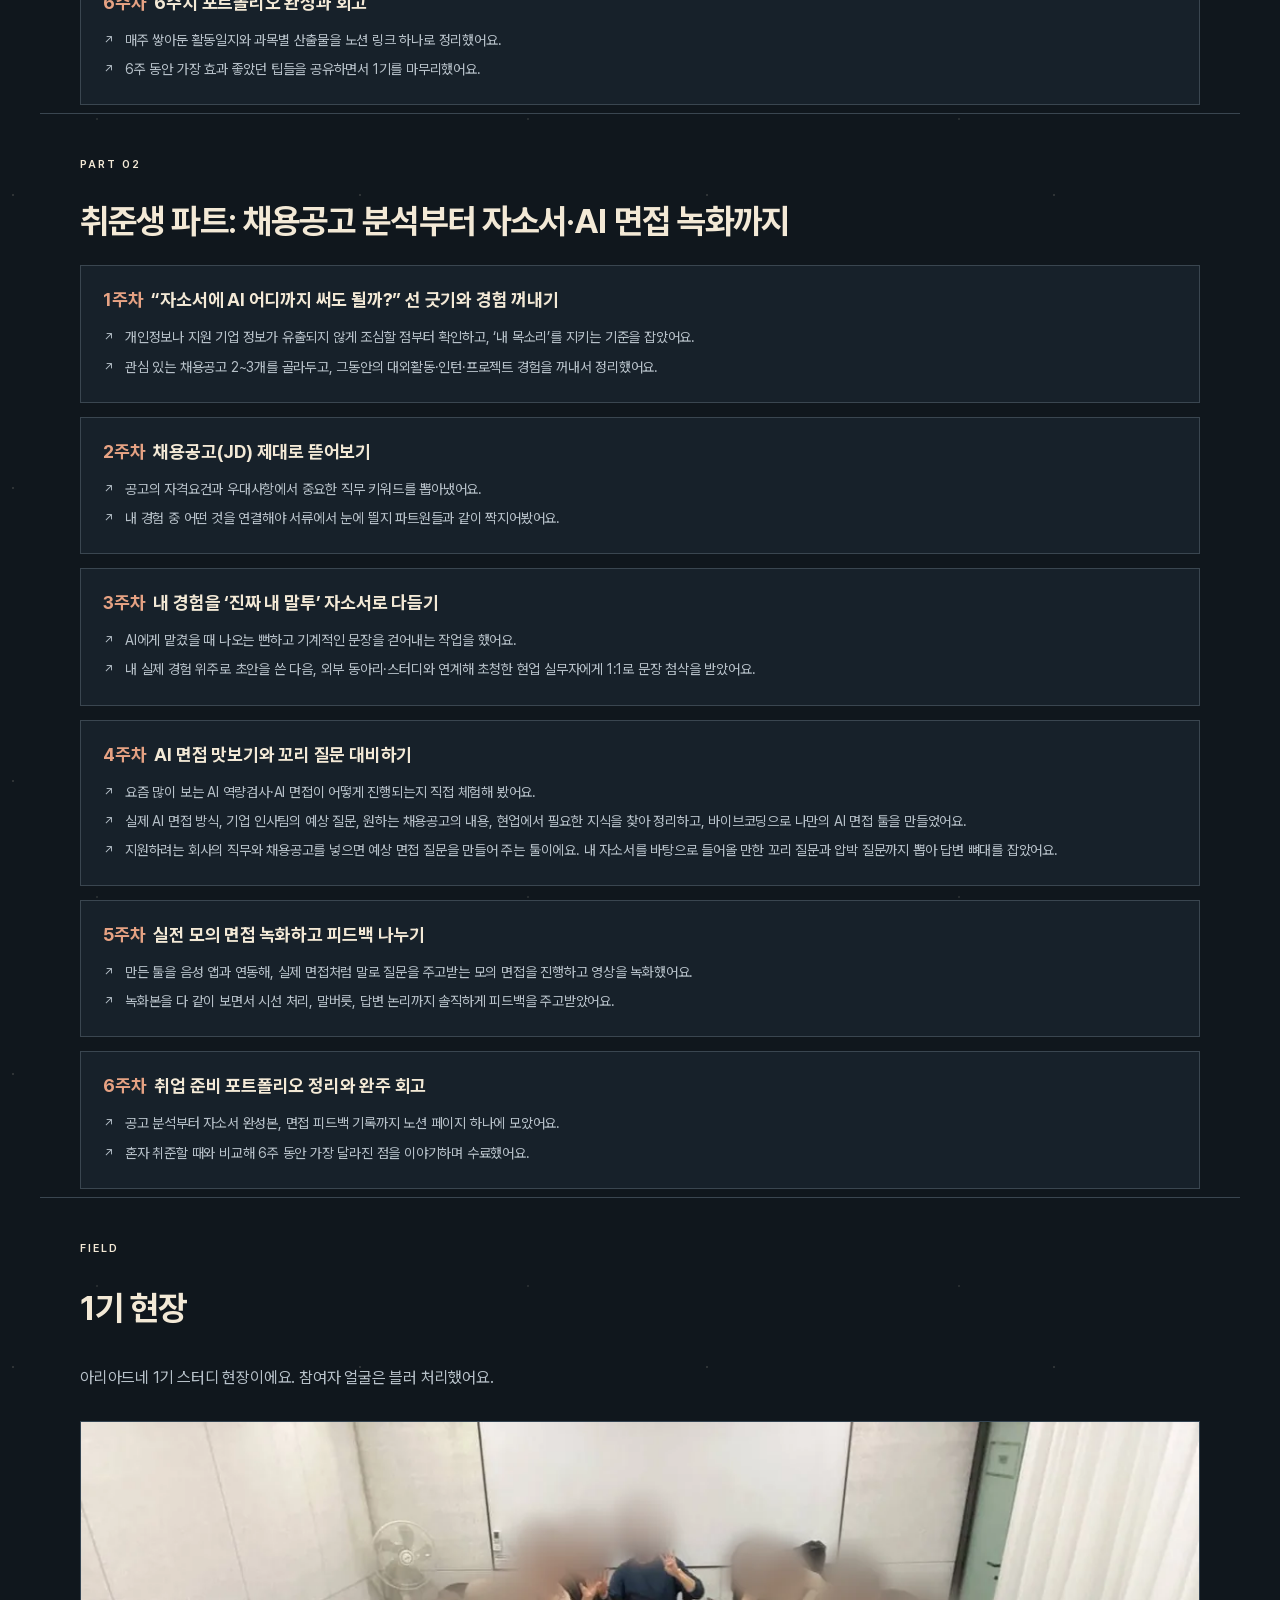
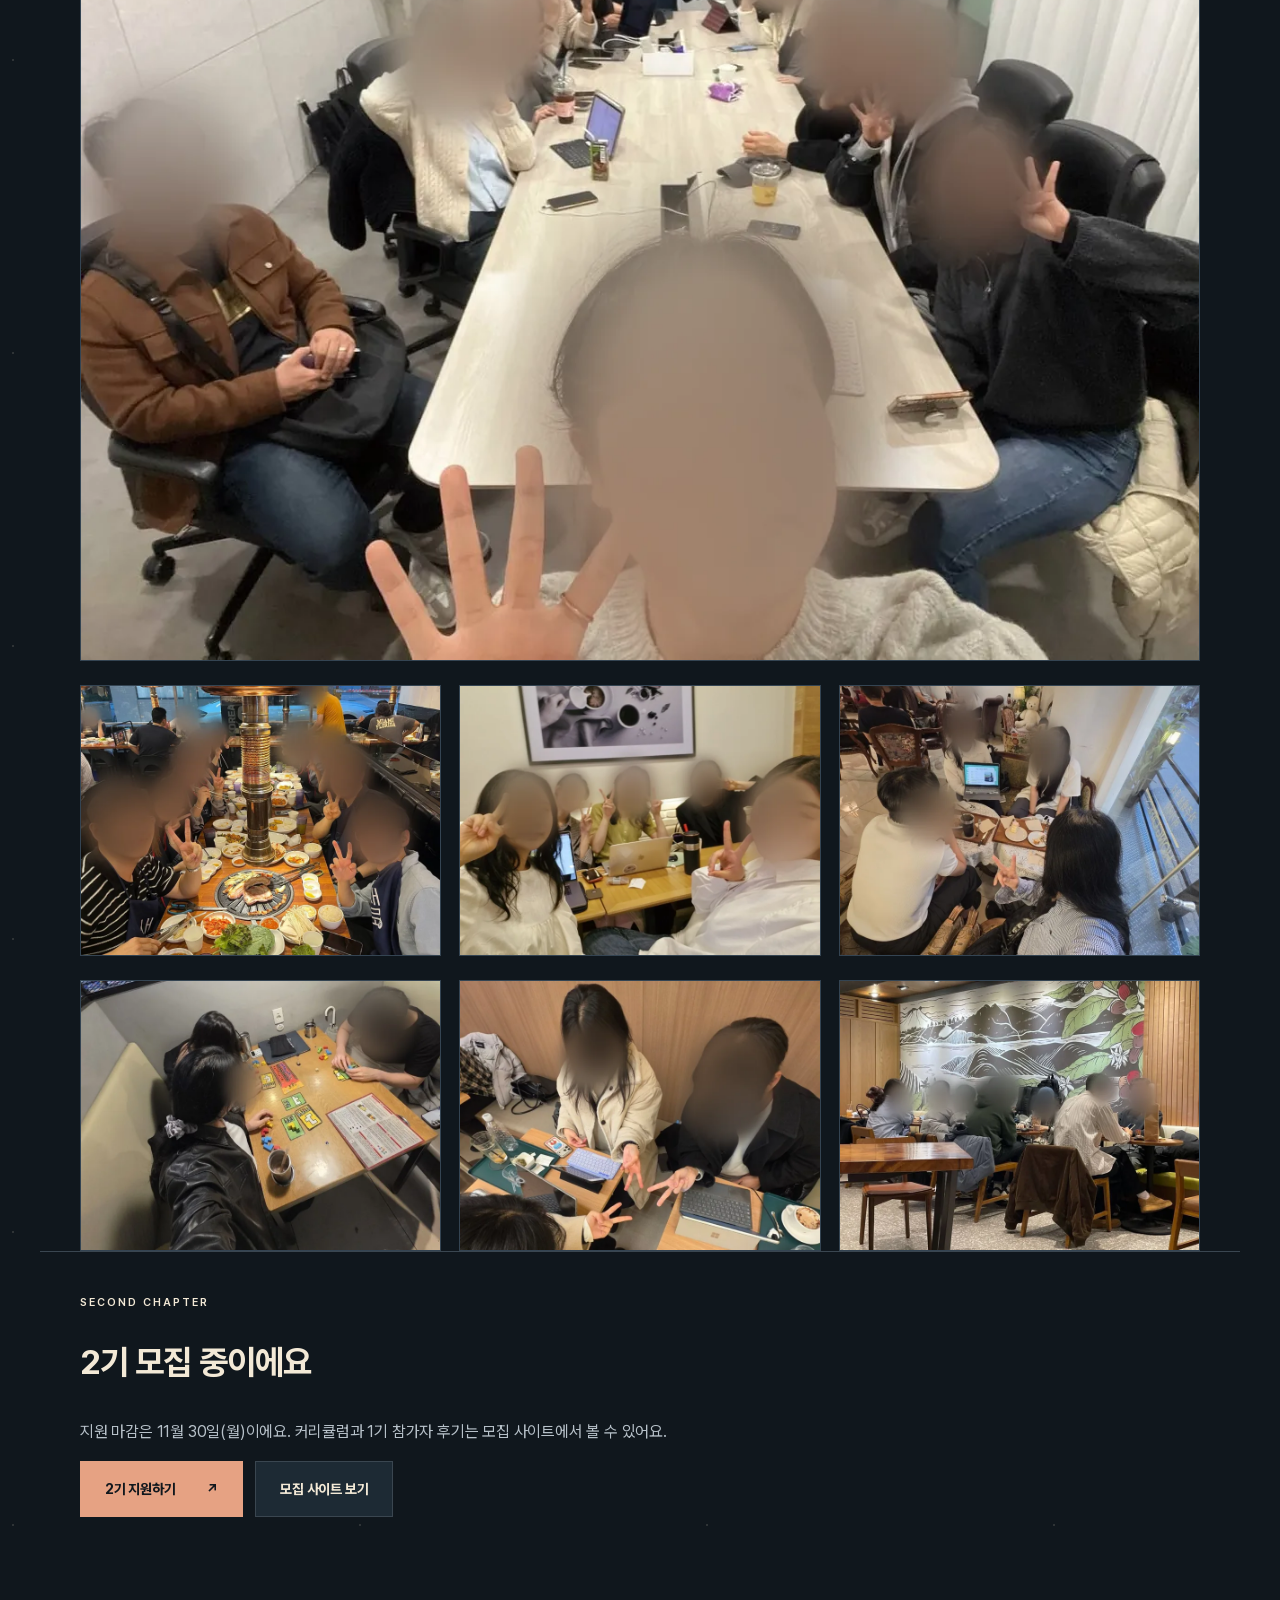
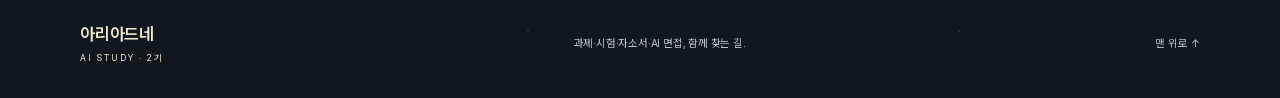
==== commit 8260d9ad: "Add files via upload" ====
--- a/activity.html
+++ b/activity.html
@@ -36,7 +36,7 @@
   <h2>대학생 파트: 내 수업 자료로 시험 대비부터 공부 툴까지</h2>
   <div class="act-weeks">
     <article class="act-week"><h3><span>1주차</span>“그래서 과제에 AI 어디까지 써도 돼요?” 기준부터 잡기</h3><ul><li>제일 먼저 헷갈렸던 학교 과제·시험의 AI 활용 선(표절·보안 기준)부터 같이 정했어요.</li><li>각자 이번 학기 전공·교양 강의안 PDF와 필기 노트를 한곳에 모아서 세팅했어요.</li></ul></article>
-    <article class="act-week"><h3><span>2주차</span>내 수업 자료 넣어서 AI 과외받기</h3><ul><li>실제 강의안과 녹음본을 넣고, 이해 안 가는 전공 개념을 쉽게 풀어서 설명받는 연습을 했어요.</li><li>AI가 가끔 그럴듯하게 틀린 말(할루시네이션)을 하는 걸 걸러내는 법도 함께 확인했어요.</li></ul></article>
+    <article class="act-week"><h3><span>2주차</span>내 수업 자료 넣어서 AI 과외받기</h3><ul><li>실제 강의안과 강의 녹음에서 발췌한 내용을 넣고, 이해 안 가는 전공 개념을 쉽게 풀어서 설명받는 연습을 했어요.</li><li>AI가 가끔 그럴듯하게 틀린 말(할루시네이션)을 하는 걸 걸러내는 법도 함께 확인했어요.</li></ul></article>
     <article class="act-week"><h3><span>3주차</span>시험 직전 요약 노트와 예상 문제 뽑기</h3><ul><li>시험 범위 PPT가 너무 많아서 막막했는데, 핵심만 압축한 요약 노트를 만들었어요.</li><li>교수님 출제 스타일에 맞춰 객관식·서술형 예상 문제를 직접 뽑아보고 오답 정리까지 했어요.</li></ul></article>
     <article class="act-week"><h3><span>4주차</span>리포트와 팀플 자료 뼈대 한 번에 잡기</h3><ul><li>리포트 주제 잡기부터 목차 짜기, 참고 자료 요약까지 막히던 구간을 풀어봤어요.</li><li>팀플 회의록 정리와 발표 대본 초안 잡는 법을 바로 써먹을 수 있게 정리했어요.</li></ul></article>
     <article class="act-week"><h3><span>5주차</span>코딩 몰라도 나만의 공부 툴 만들기</h3><ul><li>개발 지식 없이 Claude, ChatGPT, Gemini 3가지 AI 도구를 활용해 바이브코딩(AI와 대화하며 코딩하기)으로 나만의 시험·과제 대비 툴을 만들어봤어요.</li><li>교수님의 강의 스타일, 이전 학기 시험 자료(족보), 이번 학기에 받은 자료를 넣고, 그 학기의 중간·기말고사 방식(시험, 과제)에 맞춰 정리했어요.</li><li>완성한 툴에서 출제 의도에 맞는 예상 시험 문제와 과제 작성 방향을 만들 수 있게 했어요.</li><li>무료 버전으로도 쓸 수 있는 범위에서 기반을 잡는 것에 초점을 맞췄어요.</li><li>파트원들이 각자 만든 툴을 서로 시연해 보고 피드백을 나눴어요.</li></ul></article>
@@ -75,7 +75,7 @@
 <section class="wrap act-cta">
   <p class="section-index">SECOND CHAPTER</p>
   <h2>2기 모집 중이에요</h2>
-  <p class="body-copy" style="margin:12px 0 0">지원 마감은 12월 25일(금)이에요. 커리큘럼과 1기 참가자 후기는 모집 사이트에서 볼 수 있어요.</p>
+  <p class="body-copy" style="margin:12px 0 0">지원 마감은 11월 30일(월)이에요. 커리큘럼과 1기 참가자 후기는 모집 사이트에서 볼 수 있어요.</p>
   <a class="button" href="https://smore.im/form/TpQe4mgxaH" target="_blank" rel="noopener noreferrer">2기 지원하기 <span>↗</span></a>
   <a class="button light" href="index.html" style="margin-left:8px">모집 사이트 보기</a>
 </section>
--- a/night.css
+++ b/night.css
@@ -52,4 +52,8 @@
 @media (max-width: 700px) {
   .thread-art { margin-top: -20px; }
   .thread-art img { aspect-ratio: 4 / 3; object-position: 78% center; }
-}+}
+/* 활동일지 카드: 줄 대신 예시 문구 */
+.record-lines .rl-row { margin: 0; padding: 13px 0; border-bottom: 1px solid var(--line); font-size: 14px; line-height: 1.5; color: var(--ink); display: grid; grid-template-columns: 3.6em minmax(0, 1fr); column-gap: 8px; }
+.record-lines .rl-row b { color: var(--accent); font-weight: 700; }
+.record-lines span:first-child { margin-bottom: 14px; }
--- a/activity.css
+++ b/activity.css
@@ -5,16 +5,19 @@
 .act-hero h1 { margin: 10px 0 14px; line-height: 1.25; }
 .act-hero .body-copy { margin: 0; }
 .act-facts { list-style: none; margin: 28px 0 0; padding: 0; display: grid; gap: 12px; }
-.act-facts li { border: 1px solid var(--line); background: var(--surface); padding: 14px 18px; line-height: 1.7; font-size: 15px; }
-.act-facts b { color: var(--accent); margin-right: 6px; }
+.act-facts li { border: 1px solid var(--line); background: var(--surface); padding: 14px 18px; line-height: 1.7; font-size: 15px; display: grid; grid-template-columns: 22px 3.6em minmax(0, 1fr); column-gap: 6px; align-items: baseline; }
+.act-facts li:before { margin-right: 0; }
+.act-facts b { color: var(--accent); }
+@media (max-width: 700px) { .act-facts li { grid-template-columns: 18px 3.4em minmax(0, 1fr); } }
 .act-part { padding-top: 44px; padding-bottom: 8px; border-top: 1px solid var(--line); }
 .act-part > h2 { margin: 8px 0 22px; line-height: 1.3; }
 .act-weeks { display: grid; gap: 14px; }
 .act-week { border: 1px solid var(--line); background: var(--surface); padding: 20px 22px; }
 .act-week h3 { margin: 0 0 10px; font-size: 18px; line-height: 1.5; color: var(--ink); }
 .act-week h3 span { color: var(--accent); margin-right: 8px; }
-.act-week ul { margin: 0; padding-left: 18px; color: var(--muted); font-size: 15px; line-height: 1.8; }
-.act-week li { border: 0; padding: 2px 0; }
+.act-week ul { margin: 0; padding-left: 0; list-style: none; color: var(--muted); font-size: 15px; line-height: 1.8; }
+.act-week li { border: 0; padding: 2px 0; display: grid; grid-template-columns: 22px minmax(0, 1fr); align-items: baseline; }
+.act-week li:before { margin-right: 0; }
 .act-photos { padding-top: 44px; border-top: 1px solid var(--line); }
 .act-cta { padding-top: 44px; padding-bottom: 72px; border-top: 1px solid var(--line); }
 .act-cta .button { margin-top: 14px; }
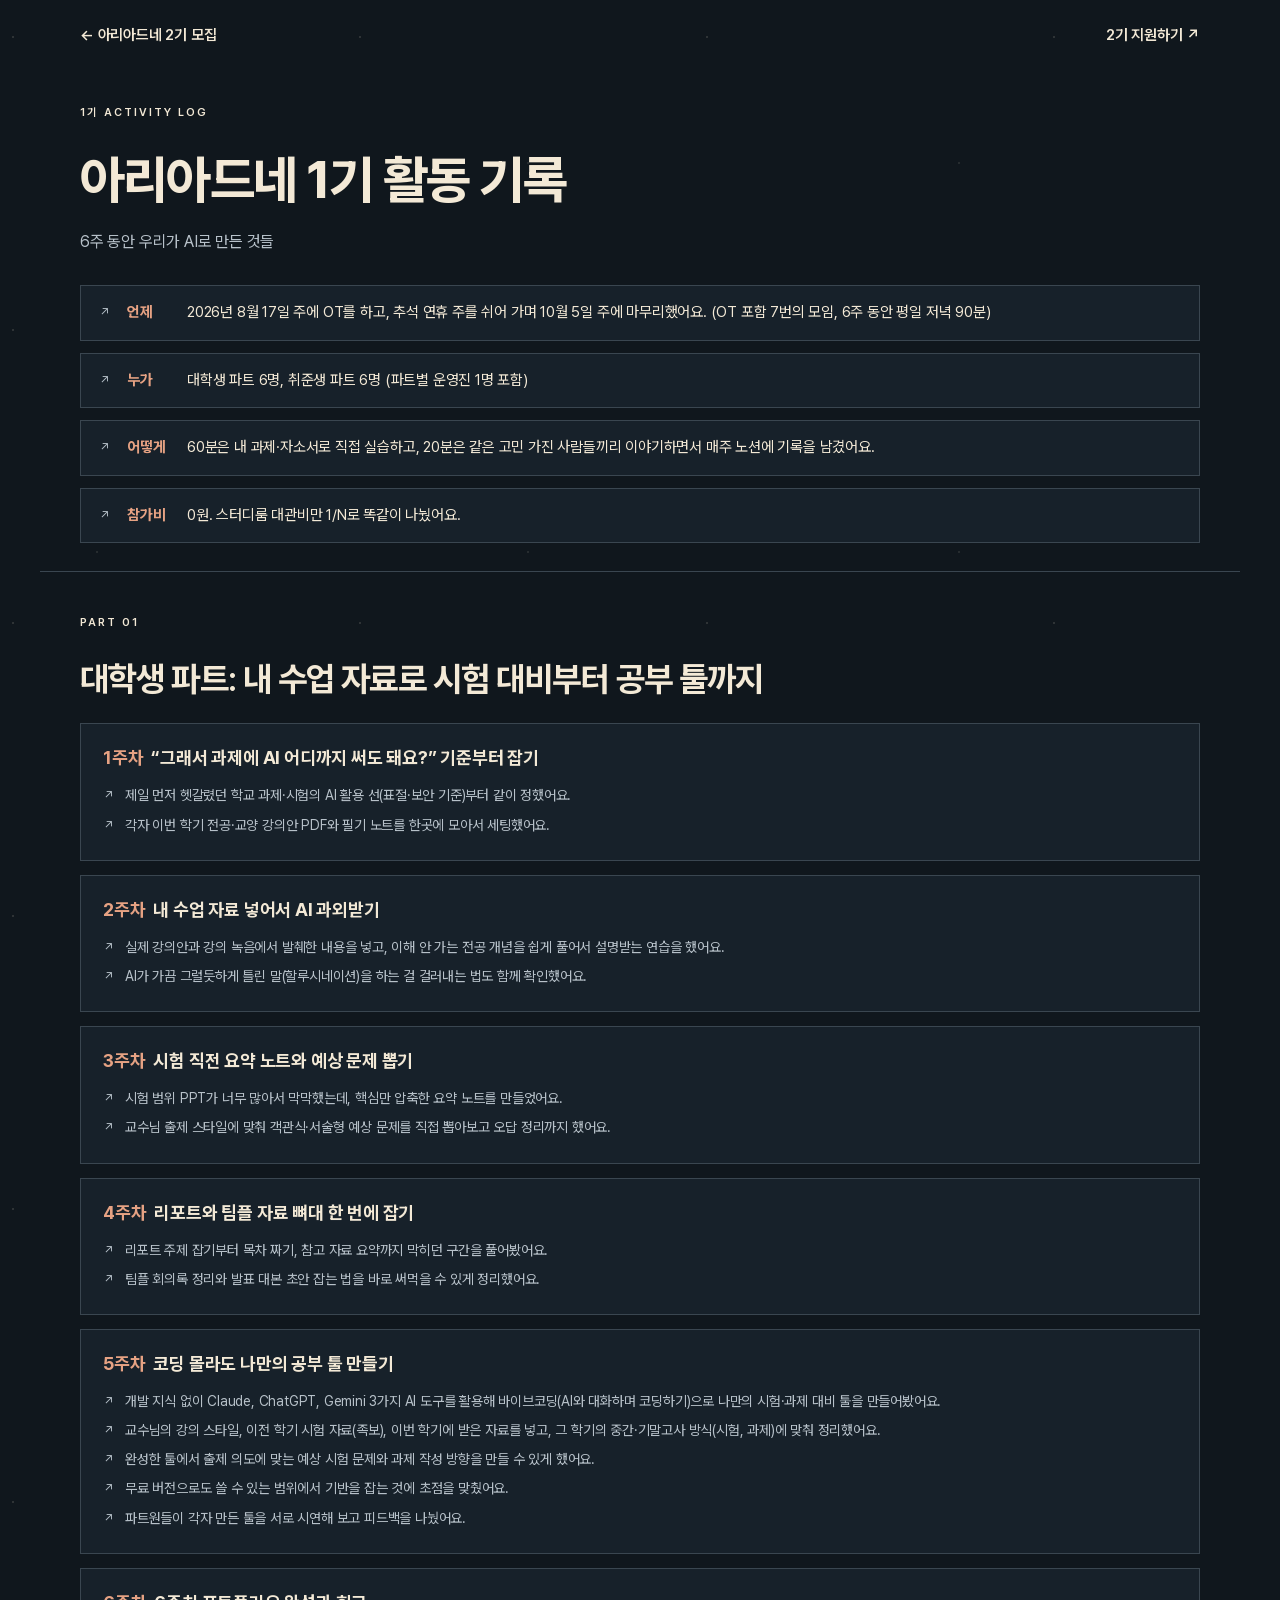
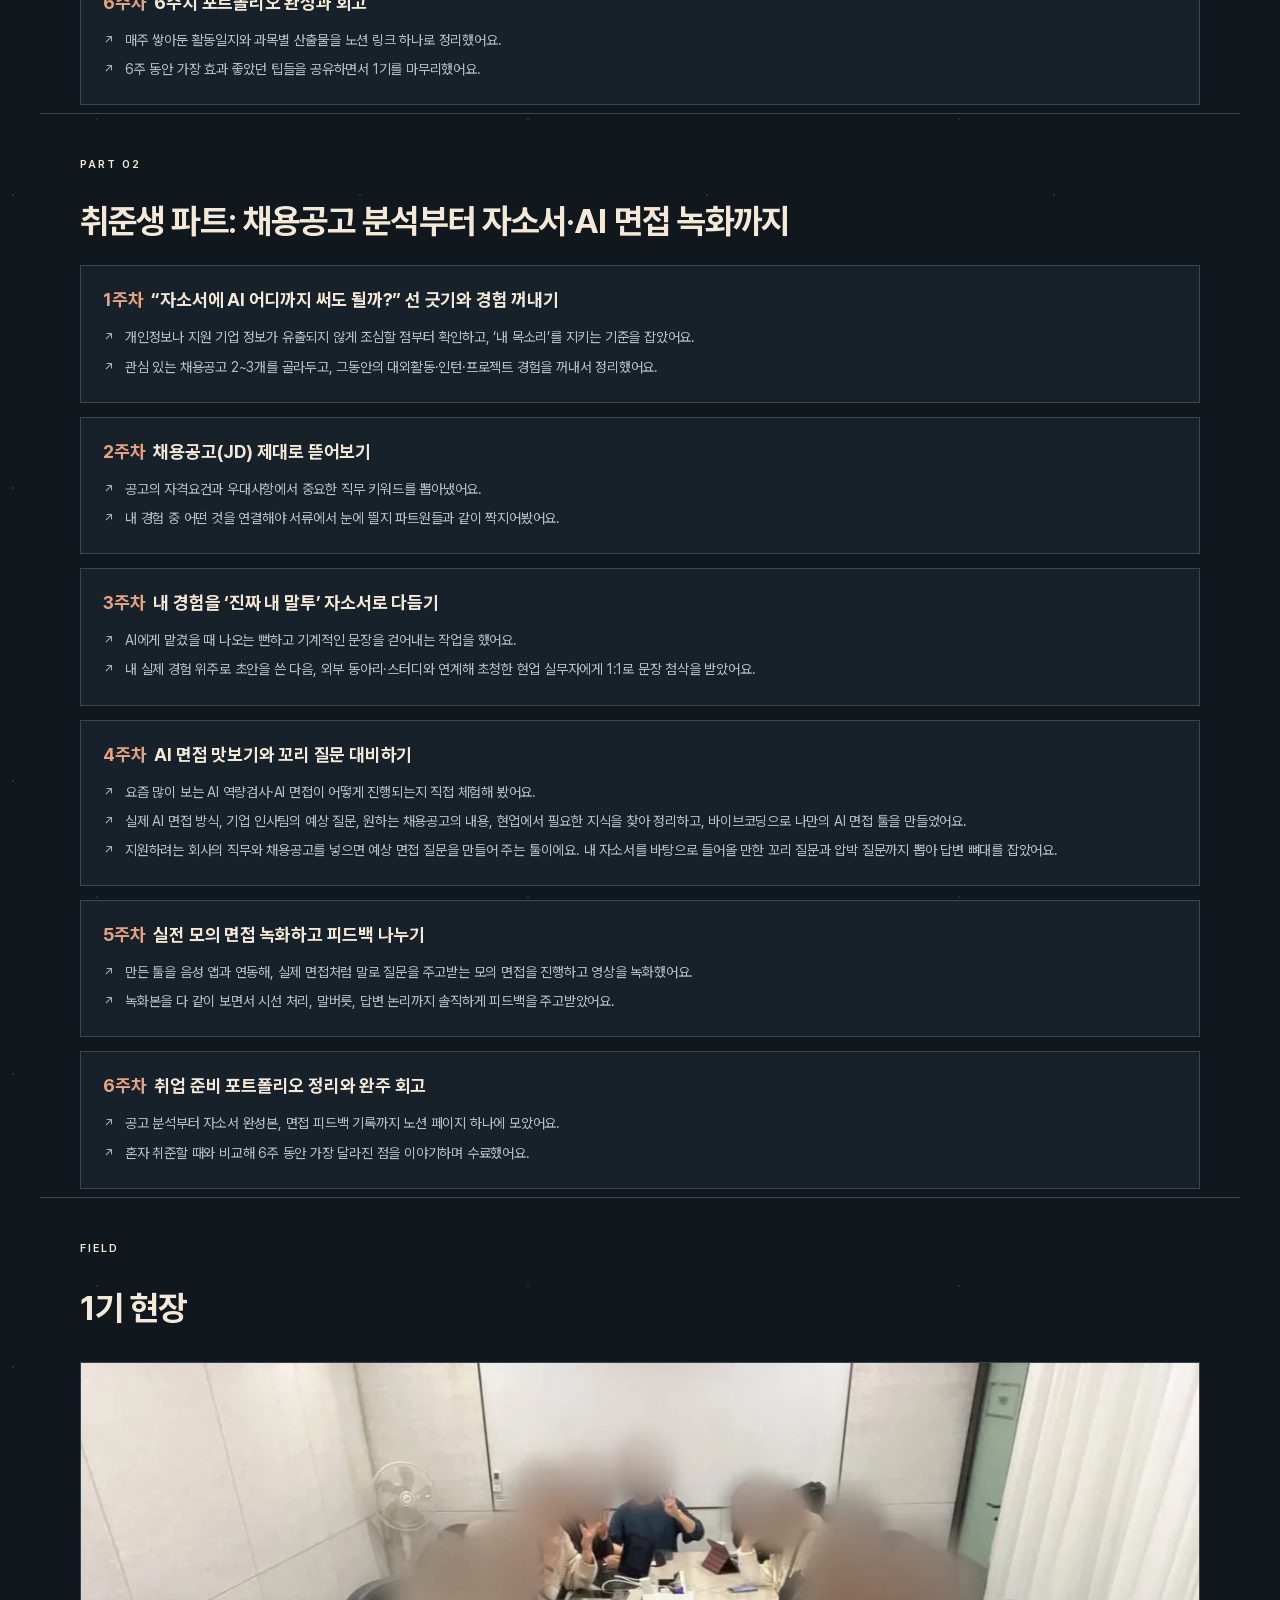
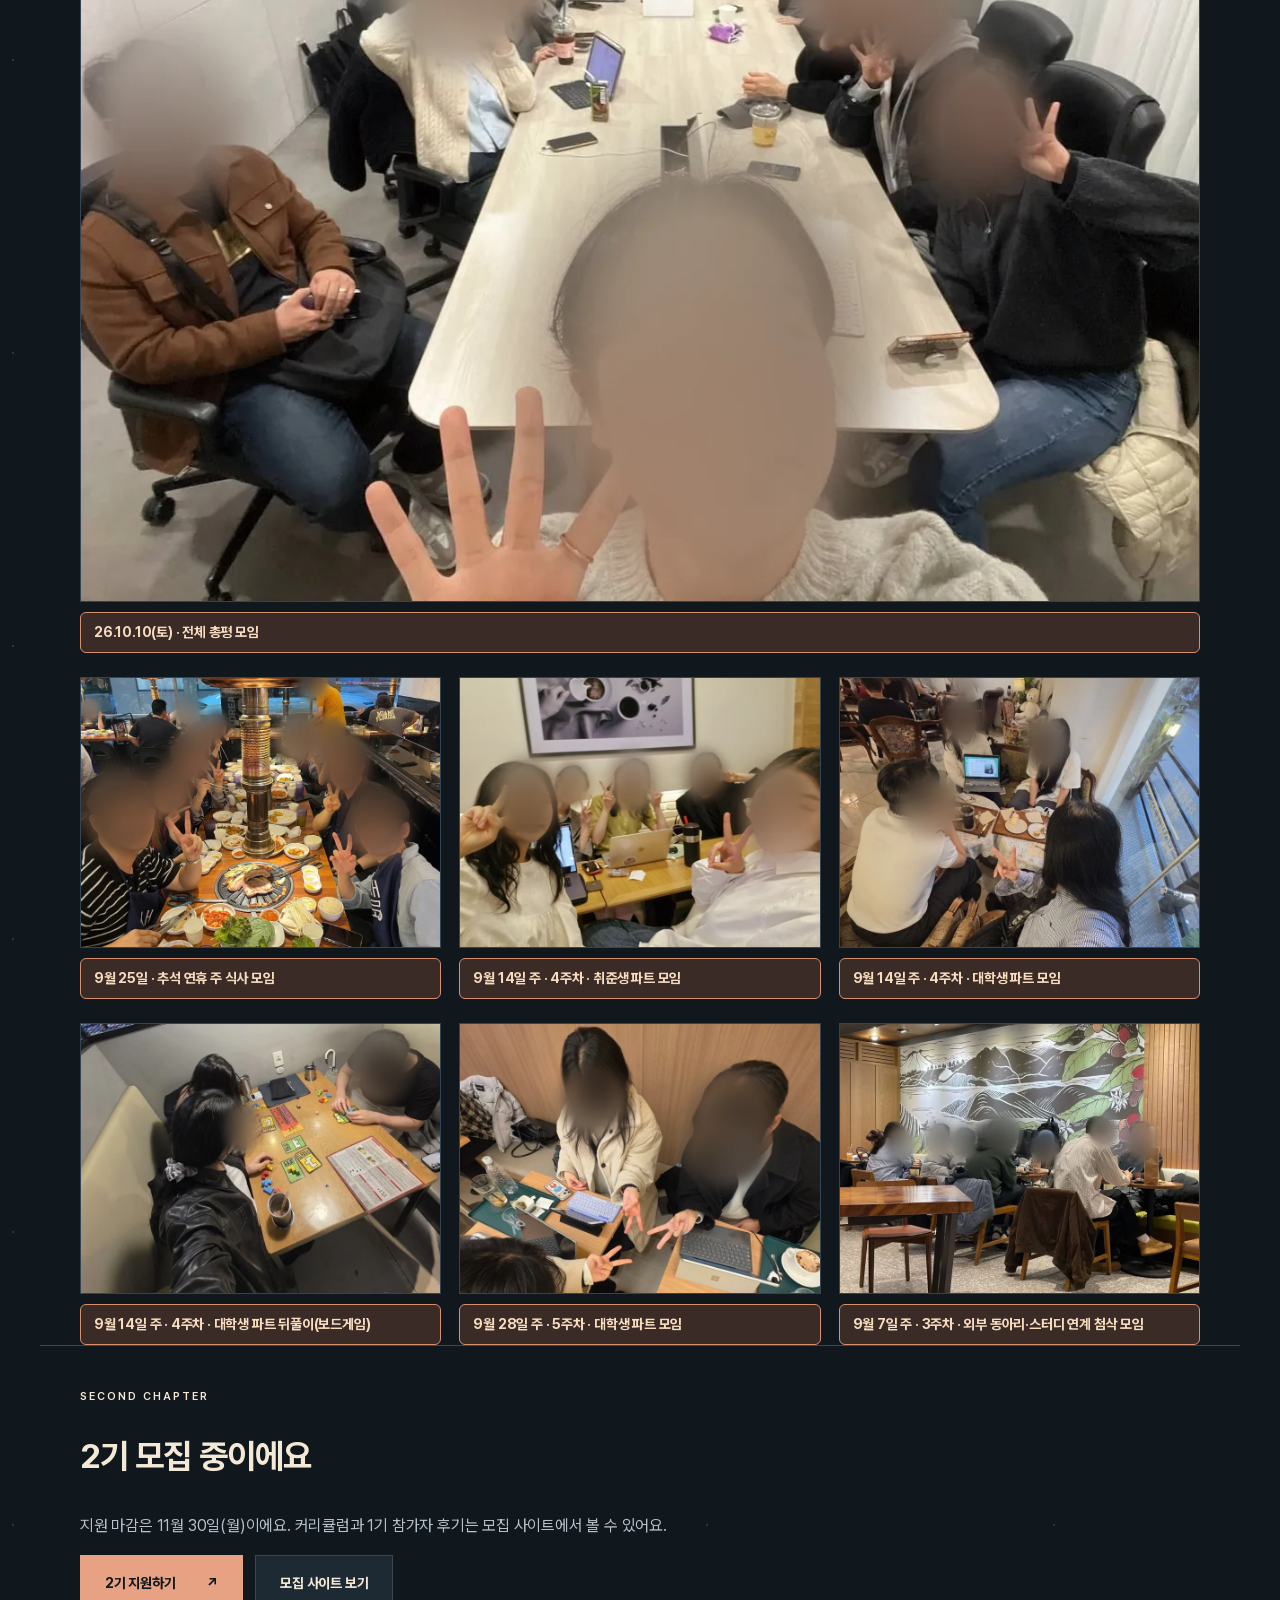
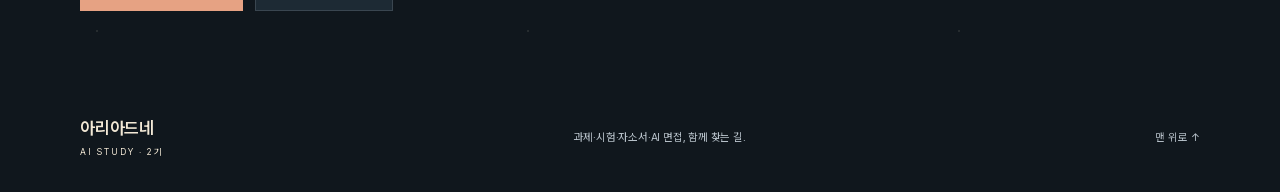
==== commit c29b2047: "Add files via upload" ====
--- a/activity.html
+++ b/activity.html
@@ -60,15 +60,14 @@
 <section class="wrap act-photos" id="photos">
   <p class="section-index">FIELD</p>
   <h2>1기 현장</h2>
-  <p class="body-copy" style="margin:12px 0 28px">아리아드네 1기 스터디 현장이에요. 참여자 얼굴은 블러 처리했어요.</p>
-  <div class="field-gallery">
-    <figure><img src="assets/field/activity_01.webp" width="1200" height="900" decoding="async" alt="아리아드네 1기 스터디 현장 사진"></figure>
-    <figure><img src="assets/field/activity_03.webp" width="800" height="600" loading="lazy" decoding="async" alt="아리아드네 1기 스터디 현장 사진"></figure>
-    <figure><img src="assets/field/activity_04.webp" width="800" height="600" loading="lazy" decoding="async" alt="아리아드네 1기 스터디 현장 사진"></figure>
-    <figure><img src="assets/field/activity_05.webp" width="800" height="600" loading="lazy" decoding="async" alt="아리아드네 1기 스터디 현장 사진"></figure>
-    <figure><img src="assets/field/activity_06.webp" width="800" height="600" loading="lazy" decoding="async" alt="아리아드네 1기 스터디 현장 사진"></figure>
-    <figure><img src="assets/field/activity_07.webp" width="800" height="600" loading="lazy" decoding="async" alt="아리아드네 1기 스터디 현장 사진"></figure>
-    <figure><img src="assets/field/activity_08.webp" width="800" height="600" loading="lazy" decoding="async" alt="아리아드네 1기 스터디 현장 사진"></figure>
+    <div class="field-gallery">
+    <figure><img src="assets/field/activity_01.webp" width="1200" height="900" decoding="async" alt="아리아드네 1기 26.10.10(토) · 전체 총평 모임 사진"><figcaption>26.10.10(토) · 전체 총평 모임</figcaption></figure>
+    <figure><img src="assets/field/activity_03.webp" width="800" height="600" loading="lazy" decoding="async" alt="아리아드네 1기 9월 25일 · 추석 연휴 주 식사 모임 사진"><figcaption>9월 25일 · 추석 연휴 주 식사 모임</figcaption></figure>
+    <figure><img src="assets/field/activity_04.webp" width="800" height="600" loading="lazy" decoding="async" alt="아리아드네 1기 9월 14일 주 · 4주차 · 취준생 파트 모임 사진"><figcaption>9월 14일 주 · 4주차 · 취준생 파트 모임</figcaption></figure>
+    <figure><img src="assets/field/activity_05.webp" width="800" height="600" loading="lazy" decoding="async" alt="아리아드네 1기 9월 14일 주 · 4주차 · 대학생 파트 모임 사진"><figcaption>9월 14일 주 · 4주차 · 대학생 파트 모임</figcaption></figure>
+    <figure><img src="assets/field/activity_06.webp" width="800" height="600" loading="lazy" decoding="async" alt="아리아드네 1기 9월 14일 주 · 4주차 · 대학생 파트 뒤풀이(보드게임) 사진"><figcaption>9월 14일 주 · 4주차 · 대학생 파트 뒤풀이(보드게임)</figcaption></figure>
+    <figure><img src="assets/field/activity_07.webp" width="800" height="600" loading="lazy" decoding="async" alt="아리아드네 1기 9월 28일 주 · 5주차 · 대학생 파트 모임 사진"><figcaption>9월 28일 주 · 5주차 · 대학생 파트 모임</figcaption></figure>
+    <figure><img src="assets/field/activity_08.webp" width="800" height="600" loading="lazy" decoding="async" alt="아리아드네 1기 9월 7일 주 · 3주차 · 외부 동아리·스터디 연계 첨삭 모임 사진"><figcaption>9월 7일 주 · 3주차 · 외부 동아리·스터디 연계 첨삭 모임</figcaption></figure>
   </div>
 </section>
 
--- a/night.css
+++ b/night.css
@@ -57,3 +57,8 @@
 .record-lines .rl-row { margin: 0; padding: 13px 0; border-bottom: 1px solid var(--line); font-size: 14px; line-height: 1.5; color: var(--ink); display: grid; grid-template-columns: 3.6em minmax(0, 1fr); column-gap: 8px; }
 .record-lines .rl-row b { color: var(--accent); font-weight: 700; }
 .record-lines span:first-child { margin-bottom: 14px; }
+
+.closing-info a { color: var(--accent); text-decoration: underline; text-underline-offset: 3px; }
+
+/* 사진 날짜 설명: 따뜻한 상자 */
+.field-gallery figcaption { display: block; margin-top: 10px; padding: 9px 13px; background: #3a2b26; border: 1px solid #d98e6d; border-radius: 6px; color: #f7dcc0; font-size: 14px; font-weight: 700; line-height: 1.5; }
